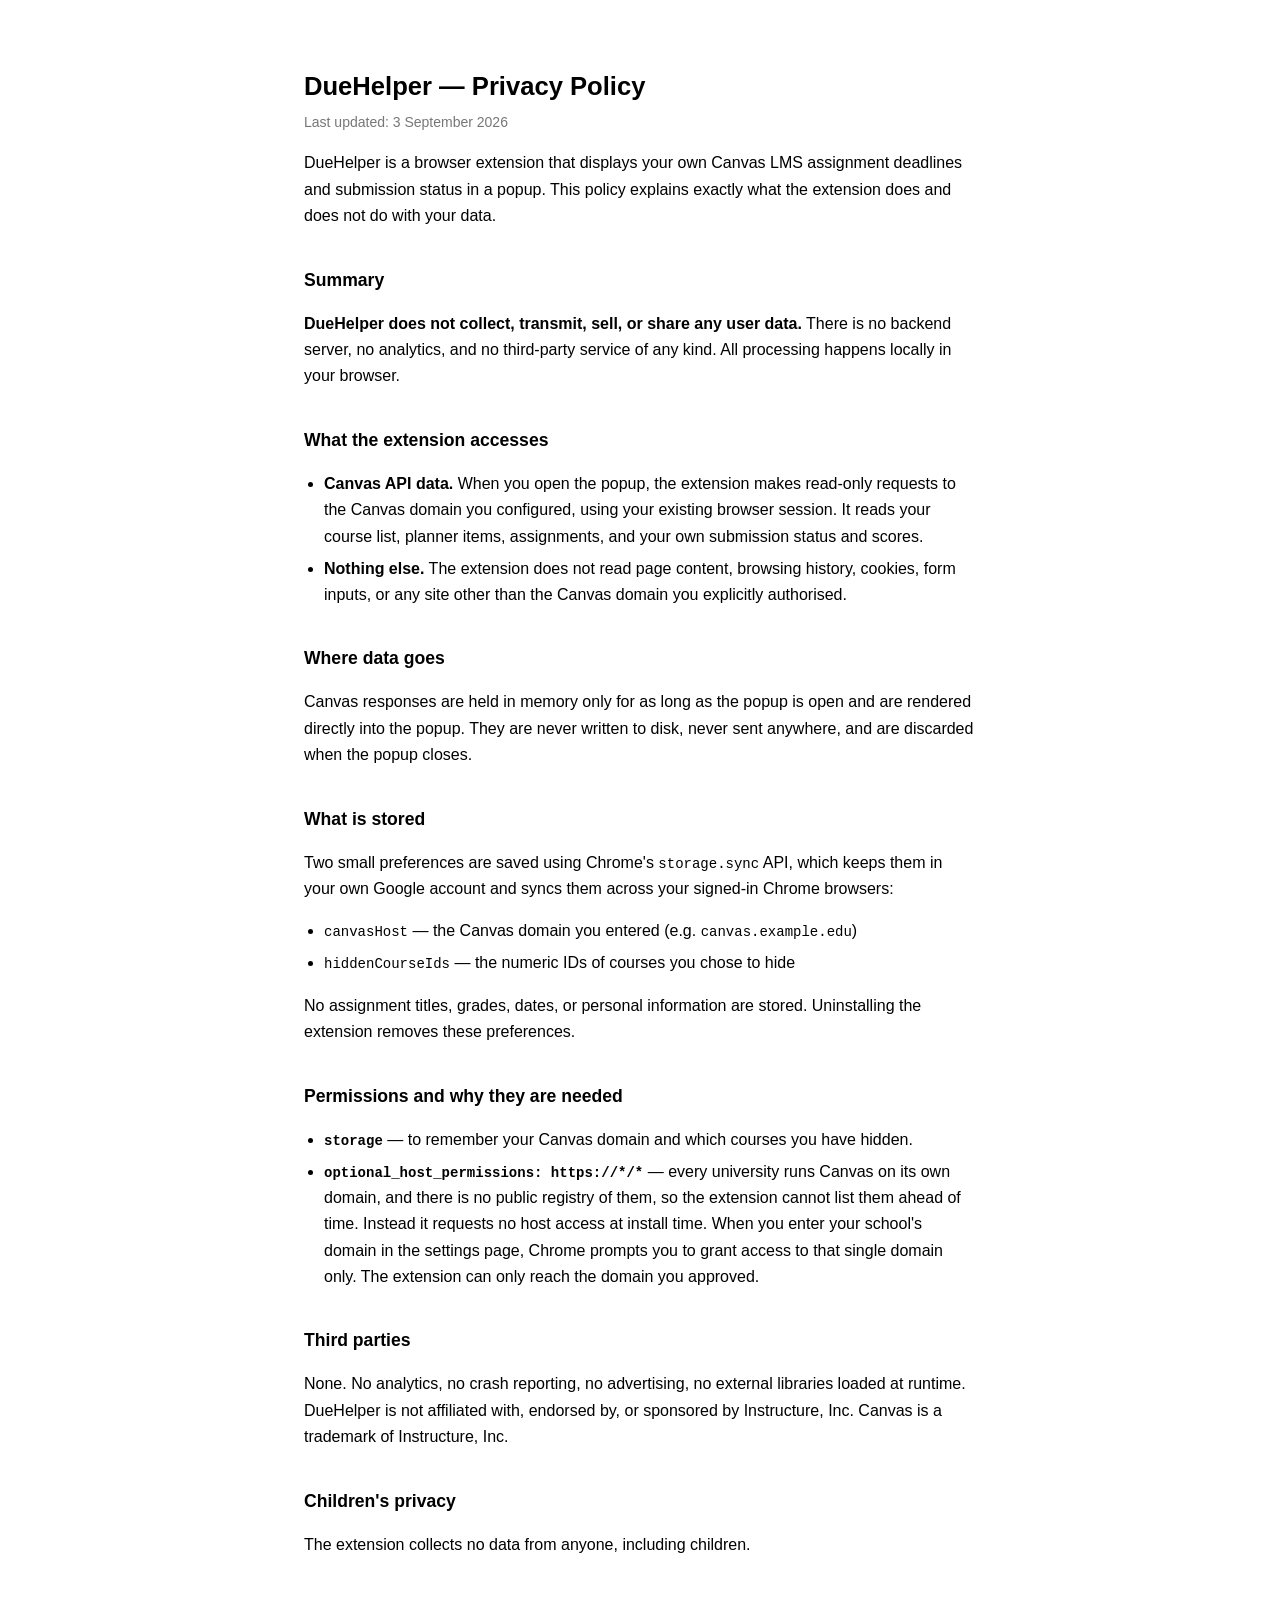
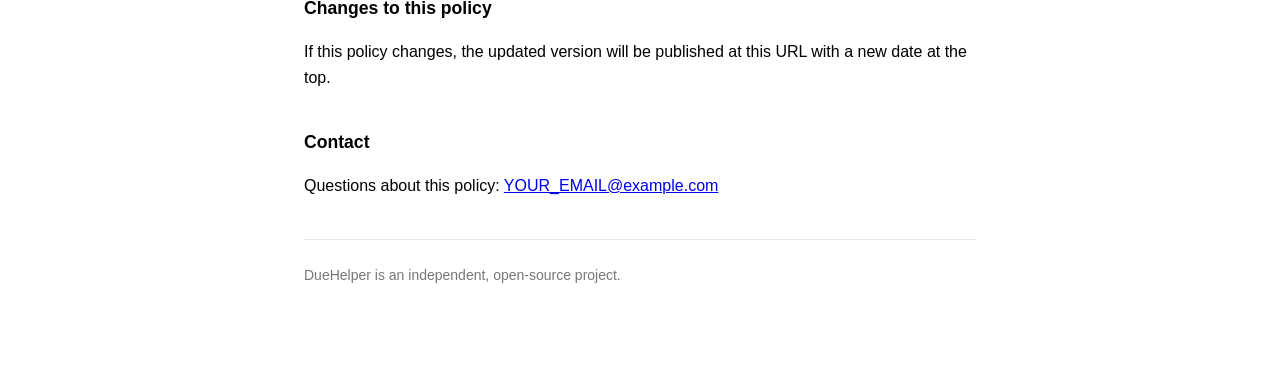
==== index.html @ fdd9280e "Add privacy policy page" ====
<!doctype html>
<html lang="en">
<head>
<meta charset="utf-8">
<meta name="viewport" content="width=device-width, initial-scale=1">
<title>DueHelper — Privacy Policy</title>
<style>
  :root { color-scheme: light dark; }
  body {
    max-width: 42rem;
    margin: 0 auto;
    padding: 3rem 1.25rem 5rem;
    font: 16px/1.65 -apple-system, BlinkMacSystemFont, "Segoe UI", Roboto, sans-serif;
  }
  h1 { font-size: 1.6rem; margin-bottom: .25rem; }
  h2 { font-size: 1.1rem; margin-top: 2.25rem; }
  .updated { color: #777; font-size: .875rem; margin-top: 0; }
  code { font-family: ui-monospace, Menlo, monospace; font-size: .875em; }
  ul { padding-left: 1.25rem; }
  li { margin: .35rem 0; }
  hr { border: none; border-top: 1px solid #8883; margin: 2.5rem 0 1.5rem; }
  footer { color: #777; font-size: .875rem; }
</style>
</head>
<body>

<h1>DueHelper — Privacy Policy</h1>
<p class="updated">Last updated: 3 September 2026</p>

<p>
  DueHelper is a browser extension that displays your own Canvas LMS assignment
  deadlines and submission status in a popup. This policy explains exactly what
  the extension does and does not do with your data.
</p>

<h2>Summary</h2>
<p>
  <strong>DueHelper does not collect, transmit, sell, or share any user data.</strong>
  There is no backend server, no analytics, and no third-party service of any kind.
  All processing happens locally in your browser.
</p>

<h2>What the extension accesses</h2>
<ul>
  <li>
    <strong>Canvas API data.</strong> When you open the popup, the extension makes
    read-only requests to the Canvas domain you configured, using your existing
    browser session. It reads your course list, planner items, assignments, and
    your own submission status and scores.
  </li>
  <li>
    <strong>Nothing else.</strong> The extension does not read page content, browsing
    history, cookies, form inputs, or any site other than the Canvas domain you
    explicitly authorised.
  </li>
</ul>

<h2>Where data goes</h2>
<p>
  Canvas responses are held in memory only for as long as the popup is open and are
  rendered directly into the popup. They are never written to disk, never sent
  anywhere, and are discarded when the popup closes.
</p>

<h2>What is stored</h2>
<p>
  Two small preferences are saved using Chrome's <code>storage.sync</code> API, which
  keeps them in your own Google account and syncs them across your signed-in Chrome
  browsers:
</p>
<ul>
  <li><code>canvasHost</code> — the Canvas domain you entered (e.g. <code>canvas.example.edu</code>)</li>
  <li><code>hiddenCourseIds</code> — the numeric IDs of courses you chose to hide</li>
</ul>
<p>
  No assignment titles, grades, dates, or personal information are stored. Uninstalling
  the extension removes these preferences.
</p>

<h2>Permissions and why they are needed</h2>
<ul>
  <li>
    <strong><code>storage</code></strong> — to remember your Canvas domain and which
    courses you have hidden.
  </li>
  <li>
    <strong><code>optional_host_permissions: https://*/*</code></strong> — every
    university runs Canvas on its own domain, and there is no public registry of them,
    so the extension cannot list them ahead of time. Instead it requests no host access
    at install time. When you enter your school's domain in the settings page, Chrome
    prompts you to grant access to that single domain only. The extension can only reach
    the domain you approved.
  </li>
</ul>

<h2>Third parties</h2>
<p>
  None. No analytics, no crash reporting, no advertising, no external libraries loaded
  at runtime. DueHelper is not affiliated with, endorsed by, or sponsored by Instructure,
  Inc. Canvas is a trademark of Instructure, Inc.
</p>

<h2>Children's privacy</h2>
<p>
  The extension collects no data from anyone, including children.
</p>

<h2>Changes to this policy</h2>
<p>
  If this policy changes, the updated version will be published at this URL with a new
  date at the top.
</p>

<h2>Contact</h2>
<p>
  Questions about this policy: <a href="mailto:YOUR_EMAIL@example.com">YOUR_EMAIL@example.com</a>
</p>

<hr>
<footer>DueHelper is an independent, open-source project.</footer>

</body>
</html>
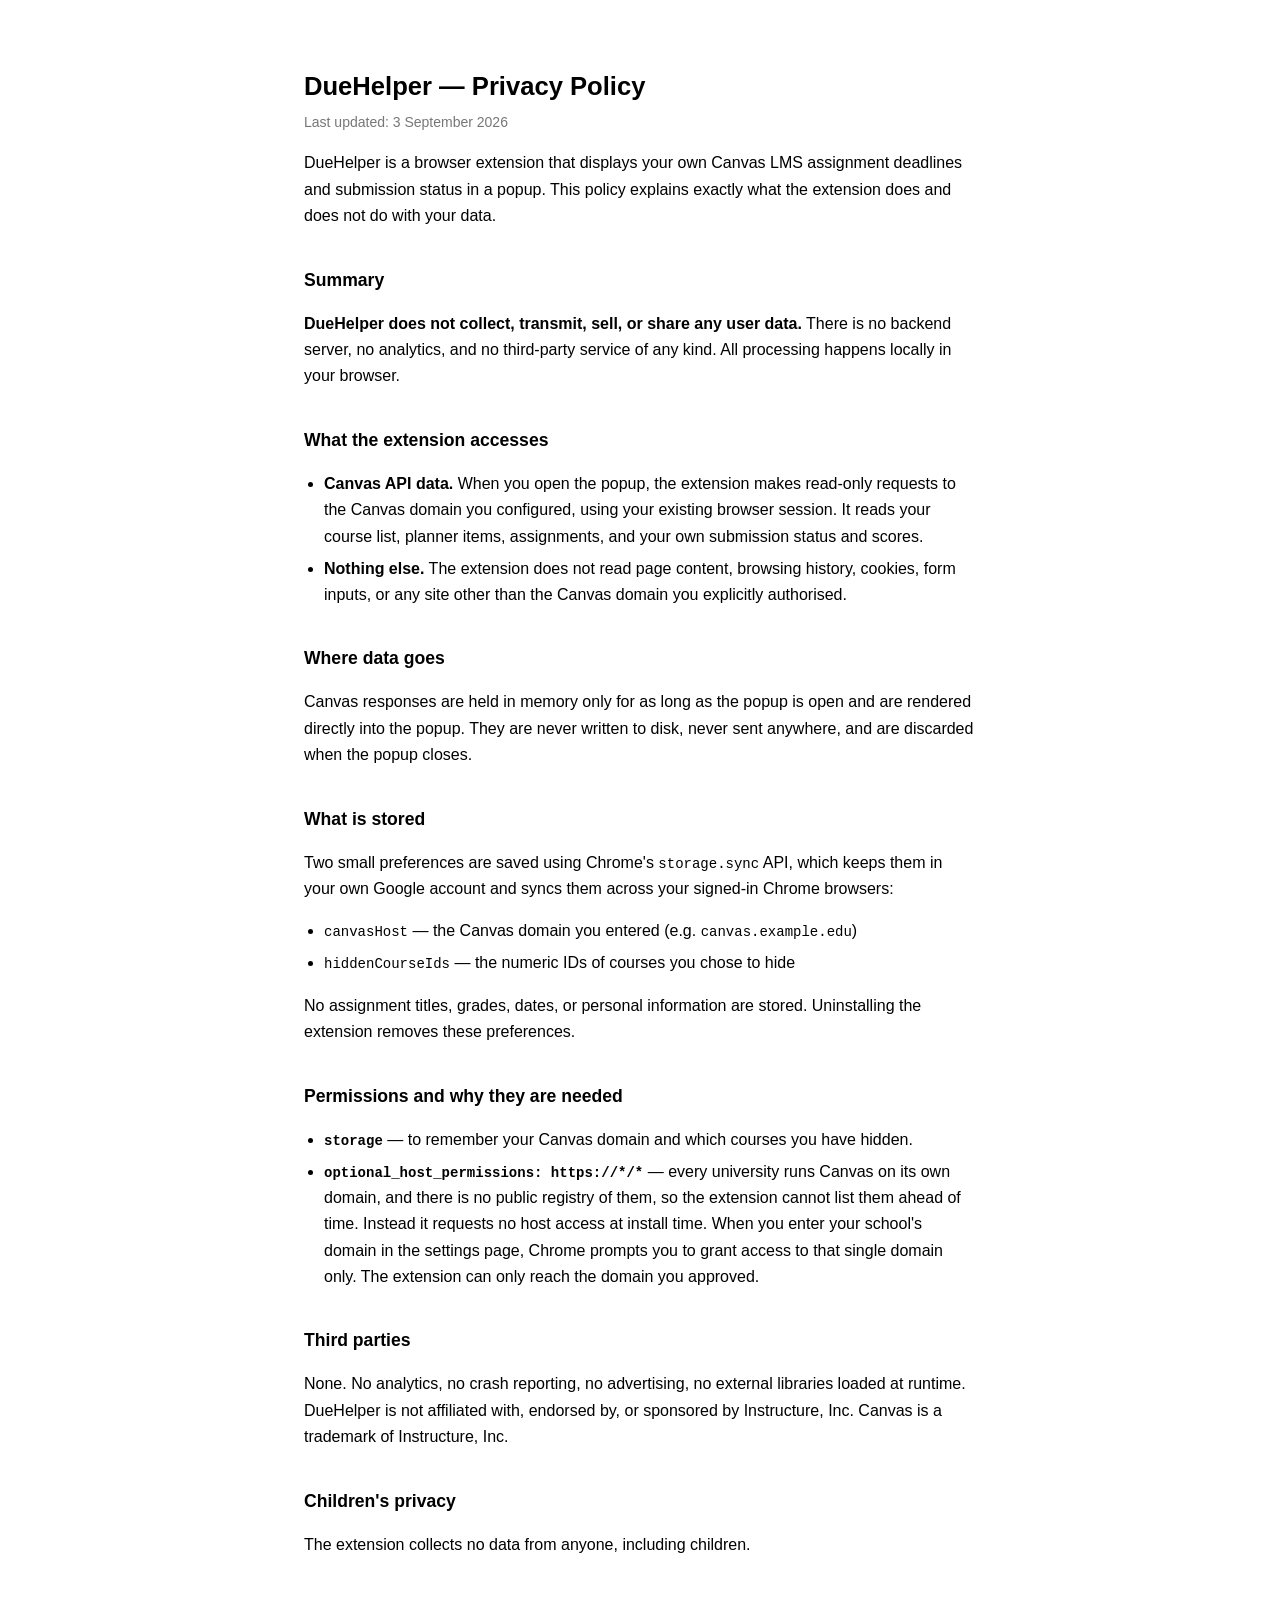
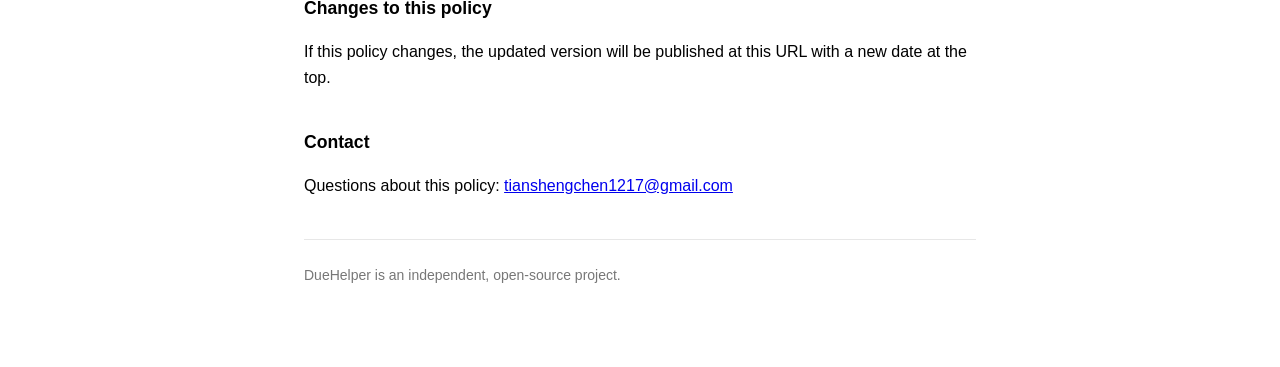
==== commit 659e9928: "Add contact email" ====
--- a/index.html
+++ b/index.html
@@ -113,7 +113,7 @@
 
 <h2>Contact</h2>
 <p>
-  Questions about this policy: <a href="mailto:YOUR_EMAIL@example.com">YOUR_EMAIL@example.com</a>
+  Questions about this policy: <a href="mailto:tianshengchen1217@gmail.com">tianshengchen1217@gmail.com</a>
 </p>
 
 <hr>
